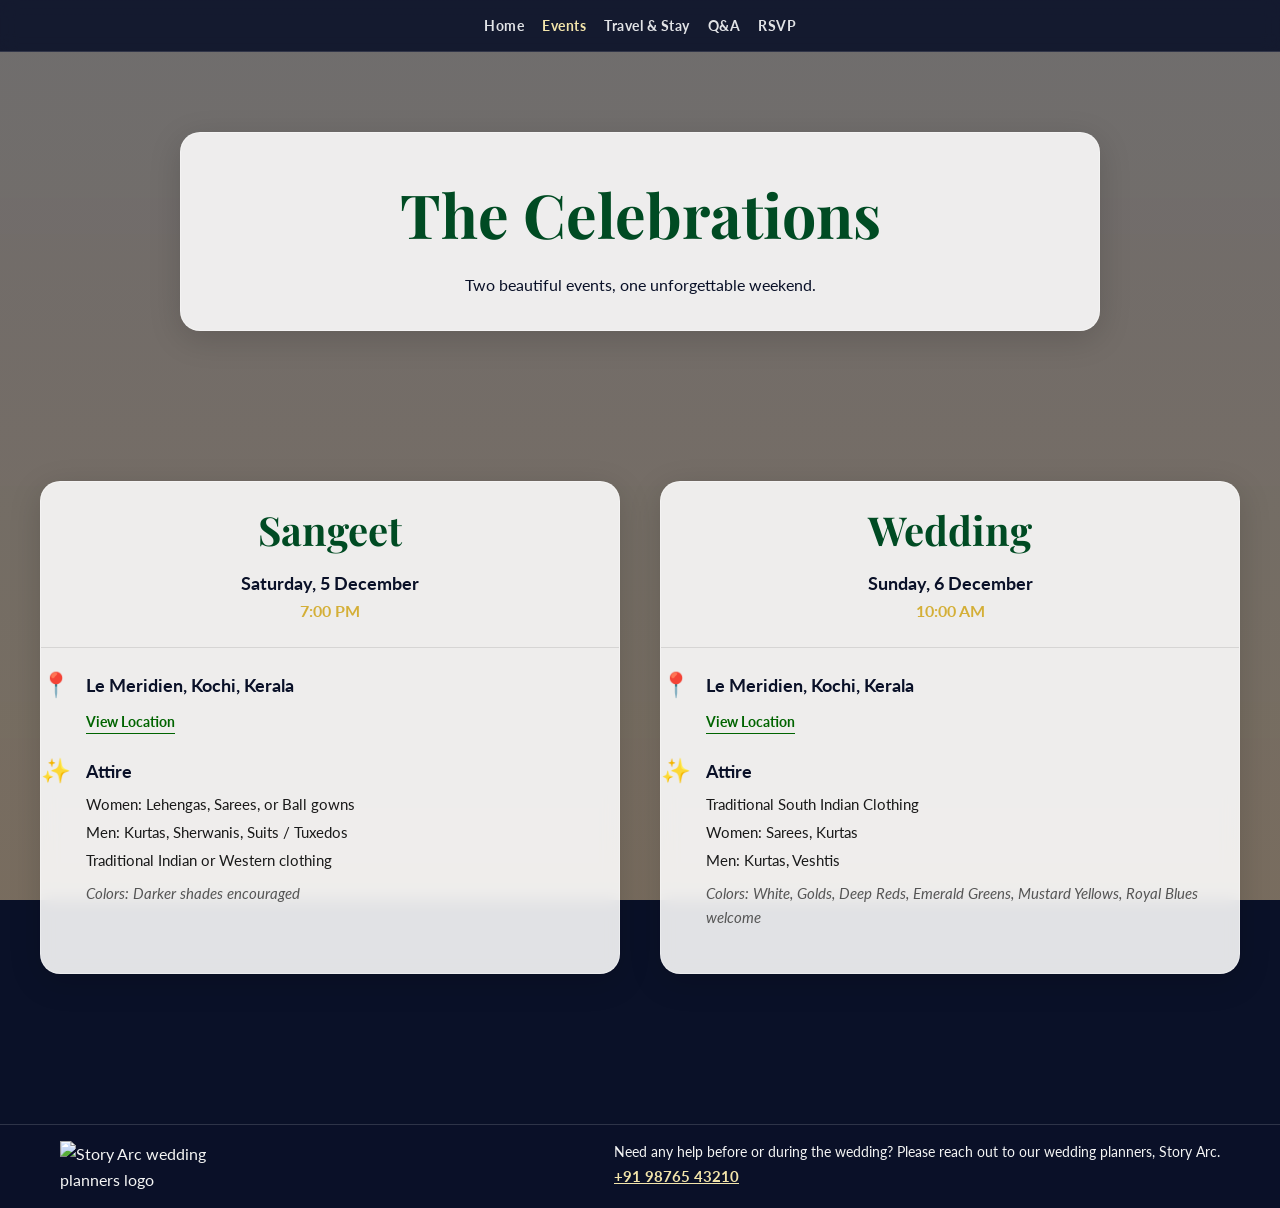
==== events.html @ 2711897a "added the updates" ====
<!DOCTYPE html>
<html lang="en">
<head>
    <meta charset="UTF-8">
    <meta name="viewport" content="width=device-width, initial-scale=1.0">
    <title>Events | Abhinath & Theshika Wedding</title>
    <link rel="preconnect" href="https://fonts.googleapis.com">
    <link rel="preconnect" href="https://fonts.gstatic.com" crossorigin>
    <link href="https://fonts.googleapis.com/css2?family=Lato:wght@300;400;700&family=Playfair+Display:ital,wght@0,400;0,600;0,700;1,400&display=swap" rel="stylesheet">
    <link rel="stylesheet" href="style.css">
</head>
<body>
    <div class="background-container">
        <div class="header-bg"></div>
        <div class="overlay"></div>
    </div>

    <nav class="site-nav">
        <div class="nav-inner">
            <a href="index.html" class="nav-link">Home</a>
            <a href="events.html" class="nav-link active">Events</a>
            <a href="travel.html" class="nav-link">Travel &amp; Stay</a>
            <a href="faq.html" class="nav-link">Q&amp;A</a>
            <a href="rsvp.html" class="nav-link">RSVP</a>
        </div>
    </nav>

    <main class="content-wrapper">
        <section class="page-hero">
            <div class="page-hero-card glass-panel fade-in">
                <h1>The Celebrations</h1>
                <p>Two beautiful events, one unforgettable weekend.</p>
            </div>
        </section>

        <section class="events-section section-padding">
            <div class="events-grid">
                <div class="event-card fade-in glass-panel">
                    <div class="event-header">
                        <h3>Sangeet</h3>
                        <p class="event-date">Saturday, 5 December</p>
                        <p class="event-time">7:00 PM</p>
                    </div>
                    <div class="event-body">
                        <div class="detail-row">
                            <span class="icon">📍</span>
                            <div class="detail-text">
                                <strong>Le Meridien, Kochi, Kerala</strong>
                                <a href="https://www.google.com/maps/search/?api=1&query=Le+Meridien+Kochi" target="_blank" rel="noopener noreferrer" class="map-link">View Location</a>
                            </div>
                        </div>
                        <div class="detail-row attire-row">
                            <span class="icon">✨</span>
                            <div class="detail-text">
                                <strong>Attire</strong>
                                <p>Women: Lehengas, Sarees, or Ball gowns</p>
                                <p>Men: Kurtas, Sherwanis, Suits / Tuxedos</p>
                                <p>Traditional Indian or Western clothing</p>
                                <p class="color-note">Colors: Darker shades encouraged</p>
                            </div>
                        </div>
                    </div>
                </div>

                <div class="event-card fade-in glass-panel">
                    <div class="event-header">
                        <h3>Wedding</h3>
                        <p class="event-date">Sunday, 6 December</p>
                        <p class="event-time">10:00 AM</p>
                    </div>
                    <div class="event-body">
                        <div class="detail-row">
                            <span class="icon">📍</span>
                            <div class="detail-text">
                                <strong>Le Meridien, Kochi, Kerala</strong>
                                <a href="https://www.google.com/maps/search/?api=1&query=Le+Meridien+Kochi" target="_blank" rel="noopener noreferrer" class="map-link">View Location</a>
                            </div>
                        </div>
                        <div class="detail-row attire-row">
                            <span class="icon">✨</span>
                            <div class="detail-text">
                                <strong>Attire</strong>
                                <p>Traditional South Indian Clothing</p>
                                <p>Women: Sarees, Kurtas</p>
                                <p>Men: Kurtas, Veshtis</p>
                                <p class="color-note">Colors: White, Golds, Deep Reds, Emerald Greens, Mustard Yellows, Royal Blues welcome</p>
                            </div>
                        </div>
                    </div>
                </div>
            </div>
        </section>
    </main>
    <footer class="site-footer">
        <div class="section-padding footer-inner">
            <img src="https://thestoryarc.in/wp-content/uploads/2025/10/Story-Arc-Logo-01-6-2.png" alt="Story Arc wedding planners logo" class="planner-logo">
            <div class="footer-text">
                <p>Need any help before or during the wedding? Please reach out to our wedding planners, Story Arc.</p>
                <p><a href="tel:+919876543210">+91 98765 43210</a></p>
            </div>
        </div>
    </footer>
    <script src="script.js"></script>
</body>
</html>
---- style.css ----
:root {
    --gold: #D4AF37;
    --gold-light: #F3E5AB;
    --emerald-dark: #004B23;
    --emerald: #006400;
    --navy: #0A1128;
    --text-dark: #1A1A1A;
    --text-light: #F8F9FA;
    --glass-bg: rgba(255, 255, 255, 0.85);
    --glass-border: rgba(255, 255, 255, 0.4);
    --shadow: 0 8px 32px 0 rgba(0, 0, 0, 0.15);
    --transition: all 0.6s cubic-bezier(0.16, 1, 0.3, 1);
}

* {
    margin: 0;
    padding: 0;
    box-sizing: border-box;
}

body {
    font-family: 'Lato', sans-serif;
    color: var(--text-dark);
    line-height: 1.6;
    overflow-x: hidden;
    background-color: var(--navy);
    /* Fallback */
}

h1,
h2,
h3,
.eyebrow,
.ampersand {
    font-family: 'Playfair Display', serif;
}

/* Global Website Background */
.background-container {
    position: fixed; /* Fix to viewport */
    top: 0;
    left: 0;
    width: 100vw;
    height: 100vh;
    z-index: -1; /* Behind everything */
    overflow: hidden;
}

.header-bg {
    position: absolute; /* Relative to the fixed container */
    top: 0;
    left: 0;
    width: 100%;
    height: 100%;
    background-image: url('Images/Website_BG.png'); /* New Global Background */
    background-size: cover;
    background-position: center;
    background-repeat: no-repeat;
    /* Adjusted filter to complement the sand overlay */
    filter: saturate(1.2) brightness(0.95);
}

.overlay {
    position: absolute;
    top: 0;
    left: 0;
    width: 100%;
    height: 100%;
    /* Rich soft sand linear gradient overlay */
    background: linear-gradient(to bottom, rgba(235, 222, 196, 0.45) 0%, rgba(212, 185, 140, 0.55) 100%);
    z-index: 1;
}

/* Glassmorphism Panel */
.glass-panel {
    background: rgba(255, 255, 255, 0.88);
    backdrop-filter: blur(8px);
    -webkit-backdrop-filter: blur(8px);
    border: 1px solid rgba(255, 255, 255, 0.35);
    border-radius: 20px;
    box-shadow: var(--shadow);
    padding: 2rem;
}

/* Layout */
.content-wrapper {
    position: relative;
    z-index: 10;
    width: 100%;
}

.site-nav {
    position: sticky;
    top: 0;
    z-index: 200;
    background: rgba(10, 17, 40, 0.9);
    backdrop-filter: blur(8px);
    -webkit-backdrop-filter: blur(8px);
    border-bottom: 1px solid rgba(255, 255, 255, 0.12);
}

.nav-inner {
    max-width: 1200px;
    margin: 0 auto;
    padding: 14px 20px;
    display: flex;
    gap: 18px;
    align-items: center;
    justify-content: center;
    flex-wrap: wrap;
}

.nav-link {
    color: var(--text-light);
    text-decoration: none;
    font-weight: 700;
    font-size: 0.9rem;
    letter-spacing: 0.5px;
    opacity: 0.9;
    transition: var(--transition);
}

.nav-link:hover,
.nav-link.active {
    color: var(--gold-light);
    opacity: 1;
}

.section-padding {
    max-width: 1200px;
    margin: 0 auto;
    padding: 0 20px;
}

/* Hero Section — CSS Grid stacking: image + text layers */
.hero {
    display: grid;
    position: relative;
    background-color: #d8c3a5;
    overflow: hidden;
}

/* Desktop: actual img element defines the section height naturally showing full image */
.hero-bg-img {
    grid-area: 1/1;
    width: 100%;
    height: auto;
    display: block;
}

/* Content centered in same grid cell as the image */
.hero-content {
    grid-area: 1/1;
    align-self: center;
    justify-self: center;
    text-align: center;
    width: 90%;
    max-width: 680px;
    animation: fadeUp 1.2s ease-out forwards;
    z-index: 2;
    padding: 10px;
    margin-bottom: 10%; /* Shift up slightly from center to match reference card layout */
}

.hero-actions {
    margin-top: 1.6rem;
    display: flex;
    justify-content: center;
    gap: 12px;
    flex-wrap: wrap;
}

/* Scroll indicator pinned to bottom of same grid cell */
.scroll-indicator {
    grid-area: 1/1;
    align-self: end;
    justify-self: center;
    padding-bottom: 28px;
    z-index: 2;
    display: flex;
    flex-direction: column;
    align-items: center;
    gap: 8px;
    animation: fadeIn 2s 1s ease-out forwards;
    opacity: 0;
    white-space: nowrap;
}

/* ---- MOBILE: switch to background-image so it fills the phone screen properly ---- */
@media (max-width: 768px) {
    .hero {
        min-height: 100svh;
        position: relative; /* needed for absolute-positioned scroll indicator */
        background-image: url('Images/Hero_section_BG-edited.png');
        background-size: cover;
        /* Reset to center as decorative elements are removed */
        background-position: center;
        background-repeat: no-repeat;
        display: flex;
        flex-direction: column;
        align-items: center;
        justify-content: center;
    }

    /* Hide the img element — CSS background handles it on mobile */
    .hero-bg-img {
        display: none;
    }

    /* Float text in the clear center of the image */
    .hero-content {
        grid-area: unset;
        position: relative;
        z-index: 2;
        text-align: center;
        width: 85%;
        max-width: 500px;
        margin-bottom: 10%;
        padding: 10px;
    }

    .scroll-indicator {
        grid-area: unset;
        position: absolute;
        bottom: 24px;
        left: 50%;
        transform: translateX(-50%);
        z-index: 2;
    }
}

.eyebrow {
    display: block;
    font-size: 0.95rem;
    color: #6a7051;
    text-transform: uppercase;
    letter-spacing: 4px;
    margin-bottom: 1.5rem;
    font-weight: 700;
    font-family: 'Lato', sans-serif;
    text-align: center;
}

.names {
    font-size: clamp(3rem, 8vw, 5.5rem);
    color: #1a2238; /* Deep navy/charcoal */
    line-height: 1.1;
    margin-bottom: 1.5rem;
    font-weight: 700;
    font-family: 'Playfair Display', serif;
    text-align: center;
}

.ampersand {
    color: #cda434; /* Mustard Gold */
    font-style: normal;
    font-size: clamp(2.5rem, 6vw, 4.5rem);
    padding: 0 10px;
    font-family: 'Playfair Display', serif;
}

.date-hero,
.venue-hero {
    font-family: 'Lato', sans-serif;
    font-size: 1.1rem;
    letter-spacing: 1px;
    line-height: 1.6;
    text-align: center;
}

.date-hero {
    color: #746051; /* Warm dark brown */
    margin-bottom: 0.2rem;
}

.venue-hero {
    font-weight: 700;
    margin-top: 0.2rem;
    color: #3f5f45; /* Deep olive green */
}

/* Hero Decorative Dividers */
.hero-divider {
    width: 100%;
    max-width: 320px;
    margin: 1rem auto;
    opacity: 0.7;
}

/* Scroll Indicator */
.scroll-indicator {
    position: absolute;
    bottom: 30px;
    left: 50%;
    transform: translateX(-50%);
    display: flex;
    flex-direction: column;
    align-items: center;
    gap: 10px;
    animation: fadeIn 2s 1s ease-out forwards;
    opacity: 0;
    white-space: nowrap;
}

.scroll-indicator span {
    font-family: 'Lato', sans-serif;
    font-size: 0.7rem;
    letter-spacing: 4px;
    text-transform: uppercase;
    color: #7a6a56;
    font-weight: 700;
}

.rope-icon {
    width: 80px;
    height: 26px;
    opacity: 0.75;
}

.wheel {
    width: 4px;
    height: 8px;
    background-color: var(--gold-light);
    border-radius: 4px;
    animation: scrollWheel 2s infinite;
}

/* Shared Titles */
.section-title {
    font-size: 3rem;
    color: var(--navy);
    text-align: center;
    margin-bottom: 3rem;
    text-shadow: none;
}

/* Events Section */
.events-section {
    padding: 100px 0;
}

.events-grid {
    display: grid;
    grid-template-columns: repeat(auto-fit, minmax(340px, 1fr));
    gap: 40px;
}

.event-card {
    transition: var(--transition);
    padding: 1rem 0;
}

.event-card:hover {
    transform: translateY(-10px);
    box-shadow: 0 15px 45px rgba(0, 0, 0, 0.2);
}

.event-header {
    text-align: center;
    border-bottom: 1px solid rgba(0, 0, 0, 0.1);
    padding-bottom: 1.5rem;
    margin-bottom: 1.5rem;
}

.event-header h3 {
    font-size: 2.5rem;
    color: var(--emerald-dark);
    margin-bottom: 0.5rem;
}

.event-date {
    font-size: 1.1rem;
    font-weight: 700;
    color: var(--navy);
}

.event-time {
    color: var(--gold);
    font-weight: 700;
}

.detail-row {
    display: flex;
    align-items: flex-start;
    margin-bottom: 1.5rem;
}

.icon {
    font-size: 1.5rem;
    margin-right: 15px;
    line-height: 1;
}

.detail-text strong {
    display: block;
    font-size: 1.1rem;
    color: var(--navy);
    margin-bottom: 5px;
}

.map-link {
    display: inline-block;
    color: var(--emerald);
    text-decoration: none;
    font-size: 0.9rem;
    font-weight: 700;
    border-bottom: 1px solid var(--emerald);
    margin-top: 5px;
    transition: color 0.3s;
}

.map-link:hover {
    color: var(--gold);
    border-color: var(--gold);
}

.attire-row p {
    font-size: 0.95rem;
    margin-bottom: 4px;
}

.color-note {
    font-style: italic;
    color: #555;
    margin-top: 8px !important;
}

/* Gallery Section */
/* Gallery Section */
.gallery-section {
    padding: 100px 0 150px;
    display: grid;
    place-items: center;
    overflow: hidden;
}

.wrapper {
  --card-trans-duration: 1000ms;
  --card-trans-easing: linear(0, 0.01 0.8%, 0.038 1.6%, 0.154 3.4%, 0.781 9.7%, 1.01 12.5%, 1.089 13.8%, 1.153 15.2%, 1.195 16.6%, 1.219 18%, 1.224 19.7%, 1.208 21.6%, 1.172 23.6%, 1.057 28.6%, 1.007 31.2%, 0.969 34.1%, 0.951 37.1%, 0.953 40.9%, 0.998 50.4%, 1.011 56%, 0.998 74.7%, 1);
  --card-border-radius: 12px;
  --card-width: 25vmin; /* slightly bigger frames to show the couples */
  --radius: 50vmin; 
  --cards: 5; /* 5 photos */
  --arc-size: 0.25;          /* essentially the distance between cards */
  --arc-center: 0.75;        /* top */
  --arc-start: calc(var(--arc-center) - var(--arc-size) / 2);
  --arc-shift: 0;
  --arc-shift-delta: 0.015;

  position: relative;
  width: var(--card-width);
  aspect-ratio: 4/5;
  margin-top: clamp(100px, 25vmin, 250px); /* Push the arc down so it doesn't overlap the heading */
  background: transparent;
}

.wrapper > div {
  --card-i: 1; /* Fallback */
  --arc-step: calc(var(--arc-size) / (var(--cards) - 1));
    
  position: absolute;
  width: var(--card-width);
  aspect-ratio: 4/5;
  background: white;
  border-radius: var(--card-border-radius);
  padding: 8px; /* glass polaroid look */

  offset-path: circle(var(--radius) at 50% 100%);
  offset-distance: calc(
    (var(--arc-start)
     + (var(--card-i) - 1) * var(--arc-step)
     + var(--arc-shift)
    ) * 100%
  );
	
  offset-rotate: auto;
  offset-anchor: 50% 0%;
  transition: all var(--card-trans-duration) var(--card-trans-easing);
  box-shadow: 0 10px 30px rgba(0,0,0,0.3);
}

/* Adjust sibling indices manually since CSS nesting is not natively supported without post-processor yet, using standard CSS selectors */
.wrapper > div:nth-child(1) { --card-i: 1; z-index: 0; }
.wrapper > div:nth-child(2) { --card-i: 2; z-index: 1; }
.wrapper > div:nth-child(3) { --card-i: 3; z-index: 3; }
.wrapper > div:nth-child(4) { --card-i: 4; z-index: 1; }
.wrapper > div:nth-child(5) { --card-i: 5; z-index: 0; }

.wrapper > div:hover {
  offset-anchor: 50% 10%;
  z-index: 10 !important;
}

.wrapper > div:hover + div { --arc-shift: calc(var(--arc-shift-delta) * 2); }
.wrapper > div:hover + div + div { --arc-shift: calc(var(--arc-shift-delta) * 1); }

/* Using `:has` for predecessor pushing */
.wrapper > div:has(+ *:hover) { --arc-shift: calc(var(--arc-shift-delta) * -2); }
.wrapper > div:has(+ * + *:hover) { --arc-shift: calc(var(--arc-shift-delta) * -1); }

.wrapper > div > img {
  width: 100%;
  height: 100%;
  object-fit: cover;
  display: block;
  border-radius: inherit;
  filter: grayscale(100%);
  transition: filter 0.5s ease;
} 

.wrapper > div:hover > img,
.wrapper > div.touched > img {
  filter: grayscale(0%);
}

.wrapper.color-gallery > div > img {
    filter: grayscale(0%);
}

@media (max-width: 768px) {
    .wrapper {
        --card-width: 35vmin;
        --radius: 65vmin; 
    }
}

/* Travel Section */
.travel-section {
    padding: 60px 0 100px;
}

.travel-card {
    text-align: center;
    max-width: 800px;
    margin: 0 auto;
}

.travel-card .section-title {
    color: var(--navy);
    text-shadow: none;
    margin-bottom: 1.5rem;
}

.travel-intro {
    font-size: 1.1rem;
    margin-bottom: 2rem;
}

.travel-subsection {
    text-align: left;
    margin-top: 2rem;
}

.travel-subsection h3 {
    color: var(--emerald-dark);
    margin-bottom: 0.8rem;
}

.subsection-heading {
    display: flex;
    align-items: center;
    gap: 10px;
}

.heading-icon {
    width: 28px;
    height: 28px;
    border-radius: 999px;
    display: inline-flex;
    align-items: center;
    justify-content: center;
    color: var(--emerald-dark);
    background: rgba(0, 75, 35, 0.1);
    flex-shrink: 0;
}

.heading-icon svg {
    width: 16px;
    height: 16px;
}

.travel-subsection ul {
    padding-left: 20px;
}

.travel-subsection li {
    margin-bottom: 0.4rem;
}

.hotel-info h3 {
    font-size: 2rem;
    color: var(--emerald-dark);
    margin-bottom: 1.5rem;
}

.booking-actions {
    display: flex;
    align-items: center;
    justify-content: center;
    gap: 20px;
    flex-wrap: wrap;
    margin-bottom: 2rem;
}

.or {
    font-style: italic;
    color: #666;
}

/* Buttons */
.btn {
    display: inline-block;
    padding: 12px 30px;
    border-radius: 30px;
    text-decoration: none;
    font-weight: 700;
    letter-spacing: 1px;
    transition: var(--transition);
    text-transform: uppercase;
    font-size: 0.9rem;
}

.primary-btn {
    background-color: var(--emerald-dark);
    color: white;
    border: 2px solid var(--emerald-dark);
}

.primary-btn:hover {
    background-color: transparent;
    color: var(--emerald-dark);
}

.secondary-btn {
    background-color: transparent;
    color: var(--navy);
    border: 2px solid var(--navy);
}

.secondary-btn:hover {
    background-color: var(--navy);
    color: white;
}

/* Footer / RSVP */
.rsvp-footer {
    padding-bottom: 100px;
}

.footer-content {
    text-align: center;
    background: rgba(10, 17, 40, 0.9);
    color: var(--text-light);
    border-color: rgba(255, 255, 255, 0.1);
}

.footer-content h2 {
    font-size: 3rem;
    color: var(--gold);
    margin-bottom: 1rem;
}

.guest-counts {
    margin: 1.5rem 0;
    padding: 1rem;
    background: rgba(255, 255, 255, 0.05);
    border-radius: 10px;
    display: inline-block;
}

.contact-card {
    margin: 2rem 0;
}

.contact-role {
    font-size: 0.9rem;
    text-transform: uppercase;
    letter-spacing: 2px;
    color: #aaa;
}

.contact-name {
    font-size: 2rem;
    font-family: 'Playfair Display', serif;
    margin: 0.5rem 0 1.5rem;
}

.footer-content .primary-btn {
    background-color: var(--gold);
    border-color: var(--gold);
    color: var(--navy);
}

.footer-content .primary-btn:hover {
    background-color: transparent;
    color: var(--gold);
}

.closing {
    margin-top: 3rem;
    font-family: 'Playfair Display', serif;
    font-size: 1.5rem;
    font-style: italic;
    color: var(--gold-light);
}

.page-hero {
    padding: 80px 20px 50px;
}

.page-hero-card {
    max-width: 920px;
    margin: 0 auto;
    text-align: center;
}

.page-hero-card h1 {
    color: var(--emerald-dark);
    font-size: clamp(2.2rem, 6vw, 3.8rem);
    margin-bottom: 0.6rem;
}

.page-hero-card p {
    color: var(--navy);
}

.memory-section {
    padding: 20px 0 110px;
}

.featured-memory {
    max-width: 900px;
    margin: 0 auto 24px;
    border-radius: 16px;
    overflow: hidden;
    box-shadow: var(--shadow);
}

.featured-memory img {
    width: 100%;
    height: clamp(280px, 52vw, 520px);
    object-fit: cover;
    display: block;
}

.proposal-highlight img {
    object-position: center 78%;
}

.home-memory-title {
    color: var(--navy);
    text-shadow: none;
    margin-bottom: 1rem;
}

.memory-carousel-wrap {
    display: flex;
    align-items: center;
    justify-content: center;
    gap: 14px;
}

.memory-display {
    width: min(100%, 760px);
    border-radius: 14px;
    overflow: hidden;
    background: rgba(255, 255, 255, 0.35);
}

.memory-main-image {
    width: 100%;
    height: clamp(260px, 48vw, 470px);
    object-fit: contain;
    display: block;
    border-radius: 8px;
    cursor: zoom-in;
    background: rgba(255, 255, 255, 0.35);
}

.highlighted-memory {
    outline: 3px solid var(--gold);
    outline-offset: -3px;
}

.memory-nav-btn {
    border: 1px solid rgba(0, 75, 35, 0.35);
    background: rgba(255, 255, 255, 0.85);
    color: var(--emerald-dark);
    width: 38px;
    height: 38px;
    border-radius: 6px;
    font-size: 1.2rem;
    cursor: pointer;
    flex: 0 0 auto;
}

.memory-nav-btn:hover {
    background: var(--emerald-dark);
    color: #fff;
}

.memory-modal {
    position: fixed;
    inset: 0;
    background: rgba(10, 17, 40, 0.88);
    z-index: 1200;
    display: none;
    align-items: center;
    justify-content: center;
    padding: 30px;
}

.memory-modal.show {
    display: flex;
}

.memory-modal img {
    max-width: min(1200px, 92vw);
    max-height: 86vh;
    object-fit: contain;
    border-radius: 10px;
    background: #111;
}

.memory-modal-close {
    position: absolute;
    top: 20px;
    right: 20px;
    width: 40px;
    height: 40px;
    border: none;
    border-radius: 50%;
    background: rgba(255, 255, 255, 0.9);
    color: var(--navy);
    font-size: 1.7rem;
    line-height: 1;
    cursor: pointer;
}

.site-footer {
    position: relative;
    z-index: 10;
    background: rgba(10, 17, 40, 0.9);
    border-top: 1px solid rgba(255, 255, 255, 0.15);
    margin-top: 50px;
}

.footer-inner {
    color: #f5f5f5;
    text-align: left;
    padding-top: 16px;
    padding-bottom: 16px;
    display: flex;
    align-items: center;
    justify-content: space-between;
    gap: 24px;
}

.planner-logo {
    max-width: 150px;
    width: 100%;
    height: auto;
    display: block;
    margin: 0;
}

.footer-text {
    margin-left: auto;
    max-width: 620px;
    font-size: 0.9rem;
    line-height: 1.4;
}

.footer-text p {
    margin-bottom: 4px;
}

.footer-inner a {
    color: var(--gold-light);
    font-weight: 700;
    font-size: 0.92rem;
}

.countdown-section {
    padding: 0 0 70px;
}

.countdown-card {
    max-width: 760px;
    margin: 0 auto;
    text-align: center;
    background: linear-gradient(120deg, rgba(8, 26, 52, 0.92), rgba(8, 32, 68, 0.9));
    border-color: rgba(255, 255, 255, 0.2);
    padding: 1.4rem 1.2rem;
}

.countdown-title {
    color: #e9c88a;
    font-family: 'Great Vibes', 'Playfair Display', cursive;
    font-size: clamp(1.65rem, 3.8vw, 2.4rem);
    line-height: 1.2;
    margin-bottom: 0.9rem;
    white-space: nowrap;
}

.countdown-grid {
    display: grid;
    grid-template-columns: repeat(4, minmax(90px, 1fr));
    gap: 4px;
    max-width: 560px;
    margin: 0 auto;
}

.countdown-item span {
    display: block;
    color: #fff;
    font-size: clamp(1.6rem, 4vw, 2.7rem);
    font-weight: 700;
    line-height: 1;
}

.countdown-item small {
    color: rgba(255, 255, 255, 0.82);
    font-size: 0.72rem;
    letter-spacing: 1.8px;
}

.memory-tiles {
    max-width: 1100px;
    margin: 0 auto;
    display: grid;
    grid-template-columns: repeat(5, minmax(220px, 1fr));
    gap: 18px;
    overflow-x: auto;
    padding-bottom: 8px;
}

.memory-tiles::-webkit-scrollbar {
    height: 8px;
}

.memory-tiles::-webkit-scrollbar-thumb {
    background: rgba(0, 75, 35, 0.4);
    border-radius: 999px;
}

.memory-tile {
    min-width: 220px;
    border-radius: 12px;
    overflow: hidden;
    box-shadow: var(--shadow);
}

.memory-tile img {
    width: 100%;
    height: 300px;
    object-fit: cover;
    display: block;
}

.faq-section {
    padding: 40px 0 100px;
}

.faq-list {
    max-width: 900px;
    margin: 0 auto;
    display: grid;
    gap: 14px;
}

.faq-item h3 {
    color: var(--emerald-dark);
    margin-bottom: 0.4rem;
    font-size: 1.15rem;
}

.faq-item p {
    color: var(--navy);
}

/* Modal Styling */
.modal {
    display: none;
    position: fixed;
    z-index: 1000;
    left: 0;
    top: 0;
    width: 100%;
    height: 100%;
    background-color: rgba(10, 17, 40, 0.8);
    backdrop-filter: blur(5px);
    -webkit-backdrop-filter: blur(5px);
    align-items: center;
    justify-content: center;
    opacity: 0;
    transition: opacity 0.3s ease;
}

.modal.show {
    display: flex;
    opacity: 1;
}

.modal-content {
    position: relative;
    width: 90%;
    max-width: 800px;
    padding: 1.5rem;
    background: rgba(255, 255, 255, 0.95);
    transform: translateY(20px);
    transition: transform 0.3s ease;
}

.modal.show .modal-content {
    transform: translateY(0);
}

.close-modal {
    position: absolute;
    top: -15px;
    right: -15px;
    width: 40px;
    height: 40px;
    background: var(--navy);
    color: white;
    font-size: 28px;
    font-weight: bold;
    border-radius: 50%;
    display: flex;
    align-items: center;
    justify-content: center;
    cursor: pointer;
    box-shadow: 0 4px 10px rgba(0,0,0,0.3);
    border: 2px solid white;
    transition: var(--transition);
    z-index: 10;
}

.close-modal:hover {
    background: var(--emerald-dark);
    transform: scale(1.1);
}

.map-container {
    width: 100%;
    border-radius: 12px;
    overflow: hidden;
    background: #e5e3df; /* Placeholder map background */
}

/* Animations & Responsive */
.fade-in {
    opacity: 0;
    transform: translateY(30px);
    transition: opacity 1s ease-out, transform 1s ease-out;
}

.fade-in.visible {
    opacity: 1;
    transform: translateY(0);
}

@keyframes fadeUp {
    from {
        opacity: 0;
        transform: translateY(50px);
    }

    to {
        opacity: 1;
        transform: translateY(0);
    }
}

@keyframes fadeIn {
    from {
        opacity: 0;
    }

    to {
        opacity: 1;
    }
}

@keyframes scrollWheel {
    0% {
        transform: translateY(0);
        opacity: 1;
    }

    50% {
        transform: translateY(8px);
        opacity: 0;
    }

    100% {
        transform: translateY(0);
        opacity: 0;
    }
}

@media (max-width: 768px) {
    .names {
        font-size: 3rem;
    }

    .ampersand {
        font-size: 2.5rem;
    }

    .glass-panel {
        padding: 1.4rem 1rem;
    }

    .section-title {
        font-size: 2.5rem;
    }

    .booking-actions {
        flex-direction: column;
        gap: 10px;
    }

    .nav-inner {
        gap: 10px 14px;
        justify-content: flex-start;
        overflow-x: auto;
        flex-wrap: nowrap;
    }

    .nav-link {
        white-space: nowrap;
    }

    .memory-tiles {
        display: flex;
    }

    .memory-tile {
        min-width: 240px;
    }

    .memory-main-image {
        height: clamp(220px, 52vw, 330px);
    }

    .footer-inner {
        flex-direction: column;
        align-items: flex-start;
        text-align: left;
    }

    .planner-logo {
        max-width: 130px;
    }

    .footer-text {
        margin-left: 0;
        font-size: 0.86rem;
    }

    .countdown-grid {
        grid-template-columns: repeat(4, minmax(0, 1fr));
        gap: 8px;
    }

    .countdown-card {
        max-width: 420px;
        border-radius: 16px;
        padding: 1.15rem 0.9rem;
    }

    .countdown-title {
        font-size: 2.2rem;
        margin-bottom: 0.8rem;
    }

    .countdown-item span {
        font-size: 1.8rem;
    }

    .countdown-item small {
        font-size: 0.56rem;
        letter-spacing: 1.2px;
    }

    /* Hero mobile tweaks */
    .hero-content {
        padding: 8px;
        margin-bottom: 12%; /* More shift up on mobile too */
    }

    .eyebrow {
        font-size: 0.7rem;
        letter-spacing: 3px;
        margin-bottom: 1rem;
    }

    .names {
        font-size: clamp(2rem, 7vw, 3.5rem);
        margin-bottom: 1rem;
    }

    .ampersand {
        font-size: clamp(1.8rem, 6vw, 3rem);
    }

    .date-hero, .venue-hero {
        font-size: 0.95rem;
    }

    .scroll-indicator span {
        font-size: 0.6rem;
        letter-spacing: 3px;
    }

    .rope-icon {
        width: 55px;
    }
}

/* Small phones (max 480px) */
@media (max-width: 480px) {
    .hero-content {
        width: 85%;
        margin-bottom: 14%;
    }

    .eyebrow {
        font-size: 0.6rem;
        letter-spacing: 2px;
        margin-bottom: 0.75rem;
    }

    .names {
        font-size: clamp(1.6rem, 8vw, 2.5rem);
        line-height: 1.15;
    }

    .ampersand {
        font-size: clamp(1.4rem, 7vw, 2.2rem);
        padding: 0 5px;
    }

    .date-hero, .venue-hero {
        font-size: 0.85rem;
    }
}

/* Tablet (769px – 1024px) */
@media (min-width: 769px) and (max-width: 1024px) {
    .hero-content {
        margin-bottom: 11%;
        max-width: 580px;
    }

    .names {
        font-size: clamp(2.5rem, 6vw, 4rem);
    }

    .ampersand {
        font-size: clamp(2rem, 5vw, 3.5rem);
    }
}
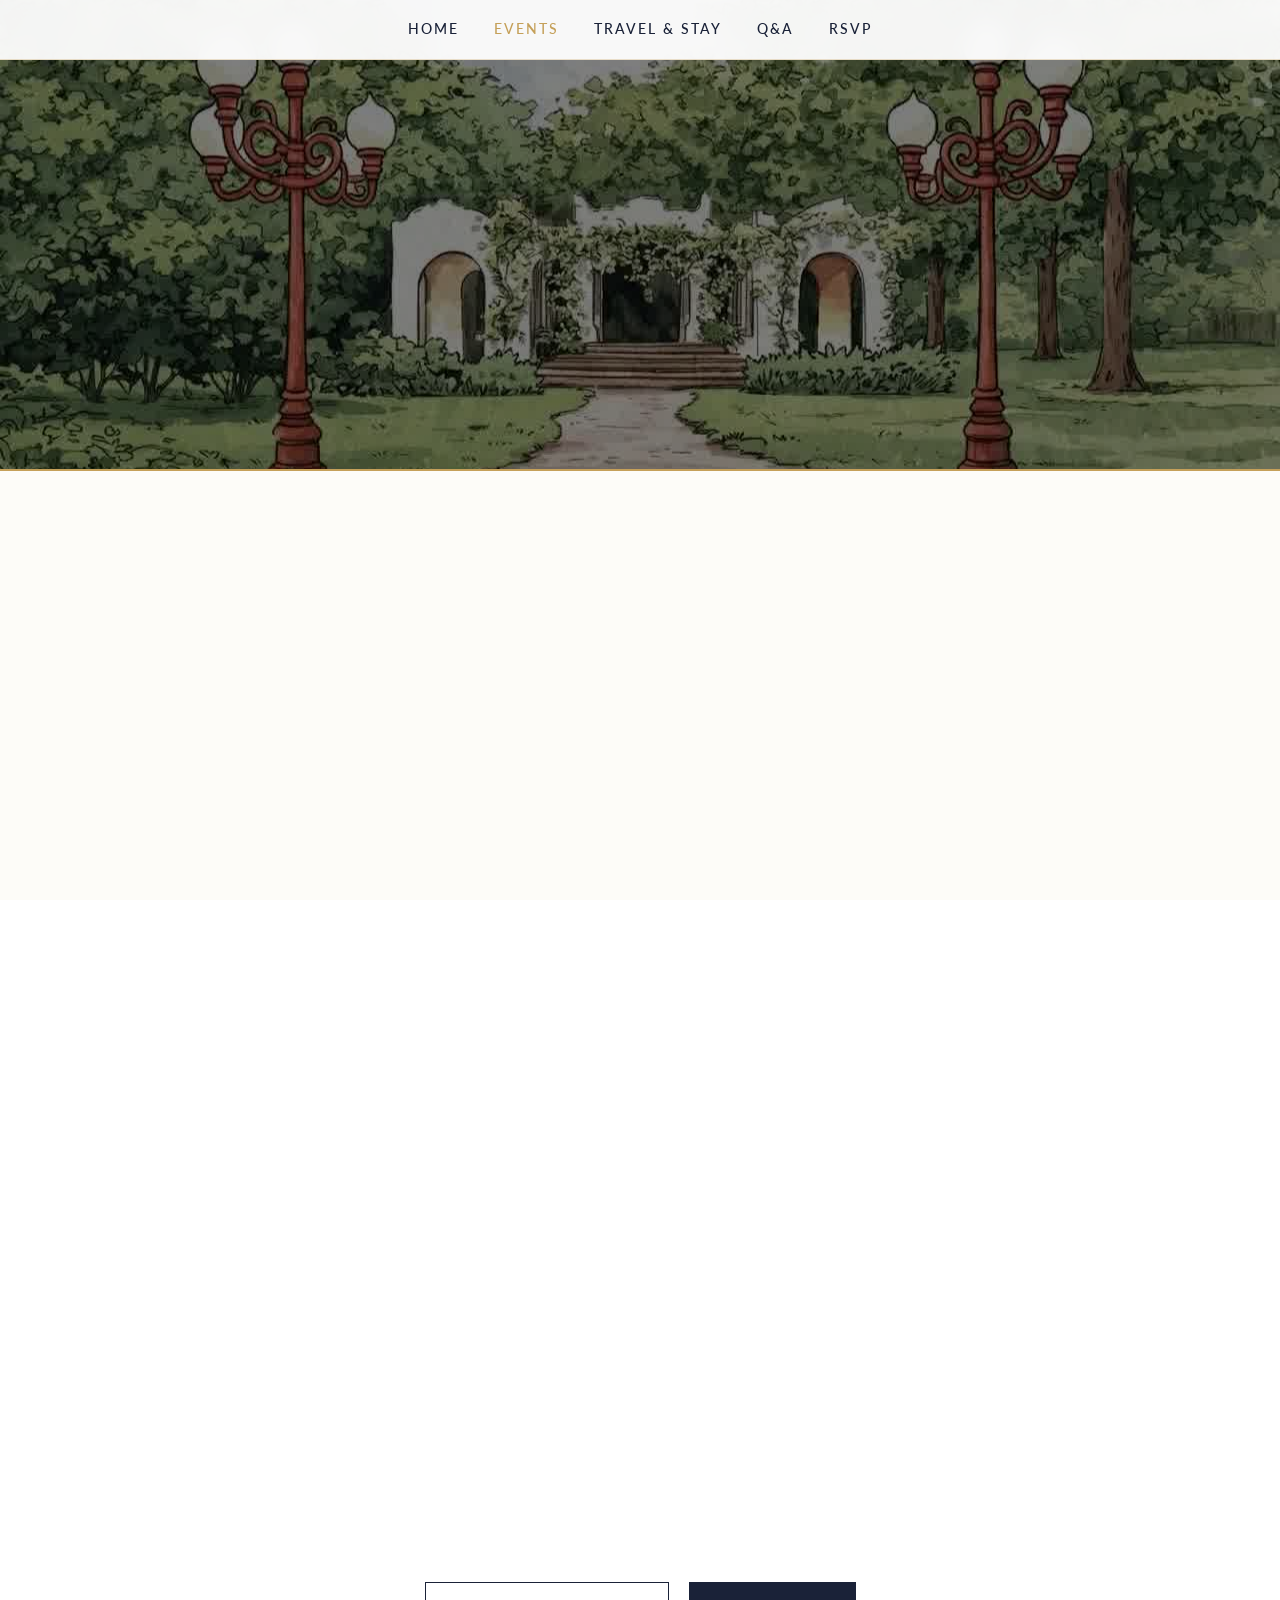
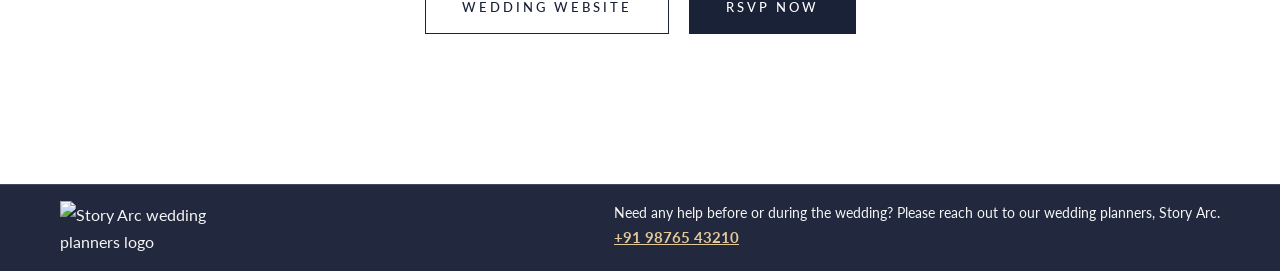
==== commit a1f6d22a: "Update: Simple Elegant Invitation with final changes and all gallery images" ====
--- a/events.html
+++ b/events.html
@@ -6,7 +6,13 @@
     <title>Events | Abhinath & Theshika Wedding</title>
     <link rel="preconnect" href="https://fonts.googleapis.com">
     <link rel="preconnect" href="https://fonts.gstatic.com" crossorigin>
-    <link href="https://fonts.googleapis.com/css2?family=Lato:wght@300;400;700&family=Playfair+Display:ital,wght@0,400;0,600;0,700;1,400&display=swap" rel="stylesheet">
+    <link href="https://fonts.googleapis.com/css2?family=Cinzel:wght@400;700&family=Pinyon+Script&family=Playfair+Display:ital,wght@0,400;0,600;0,700;1,400&family=Lato:wght@300;400;700&display=swap" rel="stylesheet">
+    
+    <!-- Smooth Scroll & Animation Libraries -->
+    <script src="https://unpkg.com/lenis@1.1.18/dist/lenis.min.js"></script>
+    <script src="https://cdnjs.cloudflare.com/ajax/libs/gsap/3.12.5/gsap.min.js"></script>
+    <script src="https://cdnjs.cloudflare.com/ajax/libs/gsap/3.12.5/ScrollTrigger.min.js"></script>
+
     <link rel="stylesheet" href="style.css">
 </head>
 <body>
@@ -53,9 +59,9 @@
                             <span class="icon">✨</span>
                             <div class="detail-text">
                                 <strong>Attire</strong>
+                                <p>TRADITIONAL INDIAN OR WESTERN CLOTHING</p>
                                 <p>Women: Lehengas, Sarees, or Ball gowns</p>
                                 <p>Men: Kurtas, Sherwanis, Suits / Tuxedos</p>
-                                <p>Traditional Indian or Western clothing</p>
                                 <p class="color-note">Colors: Darker shades encouraged</p>
                             </div>
                         </div>
@@ -89,6 +95,11 @@
                     </div>
                 </div>
             </div>
+            
+            <div class="hero-actions" style="margin-top: 4rem; text-align: center;">
+                <a href="index.html" class="btn secondary-btn">Wedding Website</a>
+                <a href="rsvp.html" class="btn primary-btn">RSVP Now</a>
+            </div>
         </section>
     </main>
     <footer class="site-footer">
--- a/style.css
+++ b/style.css
@@ -1,15 +1,18 @@
+@import url('https://fonts.googleapis.com/css2?family=Alex+Brush&family=Cormorant+Garamond:ital,wght@0,400;0,600;0,700;1,400;1,600&family=Great+Vibes&display=swap');
+
 :root {
-    --gold: #D4AF37;
-    --gold-light: #F3E5AB;
-    --emerald-dark: #004B23;
-    --emerald: #006400;
-    --navy: #0A1128;
-    --text-dark: #1A1A1A;
+    --gold: #C5A059;
+    --gold-light: #E2C997;
+    --royal-blue: #1A2238;
+    --charcoal: #333333;
+    --text-dark: #222222;
     --text-light: #F8F9FA;
-    --glass-bg: rgba(255, 255, 255, 0.85);
-    --glass-border: rgba(255, 255, 255, 0.4);
-    --shadow: 0 8px 32px 0 rgba(0, 0, 0, 0.15);
-    --transition: all 0.6s cubic-bezier(0.16, 1, 0.3, 1);
+    --white: #FFFFFF;
+    --cream: #FCF9F2;
+    --glass-bg: rgba(255, 255, 255, 0.45);
+    --glass-border: rgba(197, 160, 89, 0.3);
+    --shadow: 0 10px 40px rgba(0, 0, 0, 0.08);
+    --transition: all 0.5s cubic-bezier(0.25, 1, 0.5, 1);
 }
 
 * {
@@ -21,18 +24,21 @@
 body {
     font-family: 'Lato', sans-serif;
     color: var(--text-dark);
-    line-height: 1.6;
+    line-height: 1.7;
     overflow-x: hidden;
-    background-color: var(--navy);
-    /* Fallback */
+    background-color: var(--white);
 }
 
 h1,
 h2,
 h3,
-.eyebrow,
-.ampersand {
-    font-family: 'Playfair Display', serif;
+.names {
+    font-family: 'Cormorant Garamond', serif;
+    letter-spacing: 2px;
+}
+
+.eyebrow, .cursive, .ampersand {
+    font-family: 'Great Vibes', cursive;
 }
 
 /* Global Website Background */
@@ -40,25 +46,36 @@
     position: fixed; /* Fix to viewport */
     top: 0;
     left: 0;
-    width: 100vw;
+    width: 100%;
     height: 100vh;
     z-index: -1; /* Behind everything */
     overflow: hidden;
+    background: url('Images/Website_BG.png') center/cover no-repeat;
 }
 
 .header-bg {
-    position: absolute; /* Relative to the fixed container */
+    position: absolute;
     top: 0;
     left: 0;
     width: 100%;
     height: 100%;
-    background-image: url('Images/Website_BG.png'); /* New Global Background */
-    background-size: cover;
-    background-position: center;
-    background-repeat: no-repeat;
-    /* Adjusted filter to complement the sand overlay */
-    filter: saturate(1.2) brightness(0.95);
-}
+    background-color: rgba(252, 249, 242, 0.5); /* Semi-transparent overlay to make background image softer */
+}
+
+.watercolor-splatter {
+    position: absolute;
+    width: 300px;
+    height: 300px;
+    border-radius: 50%;
+    filter: blur(60px);
+    opacity: 0.1;
+    pointer-events: none;
+    z-index: -1;
+}
+
+.splatter-1 { top: 10%; left: -5%; background: var(--gold); }
+.splatter-2 { bottom: 15%; right: -5%; background: var(--gold-light); }
+.splatter-3 { top: 50%; left: 80%; background: var(--gold); }
 
 .overlay {
     position: absolute;
@@ -66,17 +83,16 @@
     left: 0;
     width: 100%;
     height: 100%;
-    /* Rich soft sand linear gradient overlay */
-    background: linear-gradient(to bottom, rgba(235, 222, 196, 0.45) 0%, rgba(212, 185, 140, 0.55) 100%);
+    background: transparent;
     z-index: 1;
 }
 
 /* Glassmorphism Panel */
 .glass-panel {
-    background: rgba(255, 255, 255, 0.88);
-    backdrop-filter: blur(8px);
-    -webkit-backdrop-filter: blur(8px);
-    border: 1px solid rgba(255, 255, 255, 0.35);
+    background: var(--glass-bg);
+    backdrop-filter: blur(12px);
+    -webkit-backdrop-filter: blur(12px);
+    border: 1px solid var(--glass-border);
     border-radius: 20px;
     box-shadow: var(--shadow);
     padding: 2rem;
@@ -90,40 +106,40 @@
 }
 
 .site-nav {
-    position: sticky;
+    position: fixed;
     top: 0;
-    z-index: 200;
-    background: rgba(10, 17, 40, 0.9);
-    backdrop-filter: blur(8px);
-    -webkit-backdrop-filter: blur(8px);
-    border-bottom: 1px solid rgba(255, 255, 255, 0.12);
+    left: 0;
+    width: 100%;
+    z-index: 1000;
+    background: rgba(255, 255, 255, 0.95);
+    backdrop-filter: blur(10px);
+    border-bottom: 1px solid var(--glass-border);
 }
 
 .nav-inner {
     max-width: 1200px;
     margin: 0 auto;
-    padding: 14px 20px;
+    padding: 18px 20px;
     display: flex;
-    gap: 18px;
+    gap: 35px; /* Increased spacing */
     align-items: center;
     justify-content: center;
     flex-wrap: wrap;
 }
 
 .nav-link {
-    color: var(--text-light);
+    color: var(--royal-blue);
     text-decoration: none;
-    font-weight: 700;
-    font-size: 0.9rem;
-    letter-spacing: 0.5px;
-    opacity: 0.9;
+    font-weight: 500;
+    font-size: 0.85rem;
+    letter-spacing: 2px;
+    text-transform: uppercase;
     transition: var(--transition);
 }
 
 .nav-link:hover,
 .nav-link.active {
-    color: var(--gold-light);
-    opacity: 1;
+    color: var(--gold);
 }
 
 .section-padding {
@@ -133,173 +149,118 @@
 }
 
 /* Hero Section — CSS Grid stacking: image + text layers */
-.hero {
-    display: grid;
+/* Hero Styles */
+.index-hero {
     position: relative;
-    background-color: #d8c3a5;
+    width: 100%;
+    height: 100vh;
+    display: flex;
+    align-items: center;
+    justify-content: center;
+    background: url('Images/Hero_image_laptop.png') center/cover no-repeat;
     overflow: hidden;
 }
 
-/* Desktop: actual img element defines the section height naturally showing full image */
-.hero-bg-img {
-    grid-area: 1/1;
-    width: 100%;
-    height: auto;
-    display: block;
-}
-
-/* Content centered in same grid cell as the image */
-.hero-content {
-    grid-area: 1/1;
-    align-self: center;
-    justify-self: center;
-    text-align: center;
-    width: 90%;
-    max-width: 680px;
-    animation: fadeUp 1.2s ease-out forwards;
-    z-index: 2;
-    padding: 10px;
-    margin-bottom: 10%; /* Shift up slightly from center to match reference card layout */
-}
-
-.hero-actions {
-    margin-top: 1.6rem;
-    display: flex;
-    justify-content: center;
-    gap: 12px;
-    flex-wrap: wrap;
-}
-
-/* Scroll indicator pinned to bottom of same grid cell */
-.scroll-indicator {
-    grid-area: 1/1;
-    align-self: end;
-    justify-self: center;
-    padding-bottom: 28px;
-    z-index: 2;
-    display: flex;
-    flex-direction: column;
-    align-items: center;
-    gap: 8px;
-    animation: fadeIn 2s 1s ease-out forwards;
-    opacity: 0;
-    white-space: nowrap;
-}
-
-/* ---- MOBILE: switch to background-image so it fills the phone screen properly ---- */
 @media (max-width: 768px) {
-    .hero {
-        min-height: 100svh;
-        position: relative; /* needed for absolute-positioned scroll indicator */
-        background-image: url('Images/Hero_section_BG-edited.png');
-        background-size: cover;
-        /* Reset to center as decorative elements are removed */
-        background-position: center;
-        background-repeat: no-repeat;
-        display: flex;
+    .index-hero {
+        background: url('Images/Hero_image_mobile.png') center/cover no-repeat;
+        /* Ensures better mobile focus if the image focal point is central or top */
+        background-position: center top; 
+    }
+    
+    .hero-actions {
         flex-direction: column;
         align-items: center;
-        justify-content: center;
-    }
-
-    /* Hide the img element — CSS background handles it on mobile */
-    .hero-bg-img {
-        display: none;
-    }
-
-    /* Float text in the clear center of the image */
-    .hero-content {
-        grid-area: unset;
-        position: relative;
-        z-index: 2;
-        text-align: center;
-        width: 85%;
-        max-width: 500px;
-        margin-bottom: 10%;
-        padding: 10px;
-    }
-
-    .scroll-indicator {
-        grid-area: unset;
-        position: absolute;
-        bottom: 24px;
-        left: 50%;
-        transform: translateX(-50%);
-        z-index: 2;
-    }
+        gap: 15px;
+    }
+
+    .ampersand {
+        display: block;
+        margin: 5px 0;
+    }
+}
+
+.index-hero::before {
+    display: none; /* Removing dark overlay as the user asked to make the text adapt to the image directly */
+}
+
+.hero-content {
+    position: relative;
+    z-index: 10;
+    text-align: center;
+    padding: 1rem;
+    width: 100%;
+    max-width: 1200px;
+    margin: 0 auto;
+    background: transparent;
+    border: none;
+    box-shadow: none;
+    opacity: 1; /* Fixed visibility */
+    transform: translateY(0);
+}
+
+.eyebrow-hero {
+    font-family: 'Alex Brush', cursive;
+    font-size: clamp(2.2rem, 7vw, 3.8rem);
+    color: var(--royal-blue);
+    text-transform: none;
+    letter-spacing: 1px;
+    margin-bottom: 1rem;
+    text-shadow: 0 0 15px rgba(255,255,255,0.9), 0 0 25px rgba(255,255,255,0.7);
+    display: block;
 }
 
 .eyebrow {
+    display: inline-block; /* Helps with text-align center, wait it's just block */
     display: block;
-    font-size: 0.95rem;
-    color: #6a7051;
-    text-transform: uppercase;
-    letter-spacing: 4px;
-    margin-bottom: 1.5rem;
-    font-weight: 700;
-    font-family: 'Lato', sans-serif;
-    text-align: center;
+    font-size: clamp(1.8rem, 4vw, 2.5rem);
+    color: var(--royal-blue);
+    margin-bottom: 2rem;
+    font-weight: 400;
+    font-family: 'Great Vibes', 'Playfair Display', cursive;
+    text-shadow: 0px 0px 10px rgba(255,255,255,0.8), 0 0 20px rgba(255,255,255,0.6);
 }
 
 .names {
-    font-size: clamp(3rem, 8vw, 5.5rem);
-    color: #1a2238; /* Deep navy/charcoal */
+    font-size: clamp(2.4rem, 8vw, 5rem);
+    color: var(--royal-blue);
     line-height: 1.1;
     margin-bottom: 1.5rem;
     font-weight: 700;
-    font-family: 'Playfair Display', serif;
-    text-align: center;
+    text-shadow: 0px 0px 15px rgba(255,255,255,0.9), 0 0 30px rgba(255,255,255,0.7);
+    padding: 0 10px;
 }
 
 .ampersand {
-    color: #cda434; /* Mustard Gold */
-    font-style: normal;
-    font-size: clamp(2.5rem, 6vw, 4.5rem);
-    padding: 0 10px;
-    font-family: 'Playfair Display', serif;
+    color: var(--royal-blue);
+    font-size: 1.2em;
+    margin: 0 15px;
+    display: inline-block;
 }
 
 .date-hero,
 .venue-hero {
-    font-family: 'Lato', sans-serif;
-    font-size: 1.1rem;
-    letter-spacing: 1px;
-    line-height: 1.6;
-    text-align: center;
-}
-
-.date-hero {
-    color: #746051; /* Warm dark brown */
-    margin-bottom: 0.2rem;
+    font-family: 'Playfair Display', serif;
+    font-size: 1.3rem;
+    letter-spacing: 2px;
+    color: var(--royal-blue);
+    margin-top: 0.5rem;
+    font-weight: 600;
+    text-shadow: 0px 0px 8px rgba(255,255,255,0.9), 0px 0px 15px rgba(255,255,255,0.8);
 }
 
 .venue-hero {
-    font-weight: 700;
-    margin-top: 0.2rem;
-    color: #3f5f45; /* Deep olive green */
-}
-
-/* Hero Decorative Dividers */
-.hero-divider {
-    width: 100%;
-    max-width: 320px;
-    margin: 1rem auto;
-    opacity: 0.7;
-}
-
-/* Scroll Indicator */
-.scroll-indicator {
-    position: absolute;
-    bottom: 30px;
-    left: 50%;
-    transform: translateX(-50%);
+    font-weight: 600;
+    font-style: italic;
+}
+
+.hero-actions {
+    margin-top: 3rem;
     display: flex;
-    flex-direction: column;
-    align-items: center;
-    gap: 10px;
-    animation: fadeIn 2s 1s ease-out forwards;
-    opacity: 0;
-    white-space: nowrap;
+    justify-content: center;
+    gap: 20px;
+    opacity: 1; /* Fixed visibility */
+    transform: translateY(0);
 }
 
 .scroll-indicator span {
@@ -327,45 +288,67 @@
 
 /* Shared Titles */
 .section-title {
-    font-size: 3rem;
-    color: var(--navy);
+    font-size: clamp(2.5rem, 5vw, 3.5rem);
+    color: var(--royal-blue);
     text-align: center;
-    margin-bottom: 3rem;
-    text-shadow: none;
+    margin-bottom: 4rem;
+    position: relative;
+    padding-bottom: 20px;
+}
+
+.section-title::after {
+    content: '';
+    position: absolute;
+    bottom: 0;
+    left: 50%;
+    transform: translateX(-50%);
+    width: 80px;
+    height: 2px;
+    background: var(--gold);
+}
+
+/* Watercolor Decoration Brush Strokes */
+.watercolor-accent {
+    position: absolute;
+    pointer-events: none;
+    z-index: -1;
+    opacity: 0.15;
+    filter: blur(20px);
+}
+
+/* Glassmorphism Panel */
+.glass-panel {
+    background: var(--glass-bg);
+    backdrop-filter: blur(12px);
+    border: 1px solid var(--glass-border);
+    border-radius: 0; /* Boxy Royal Look */
+    box-shadow: var(--shadow);
+    padding: 3rem;
+    position: relative;
+}
+
+.glass-panel::before {
+    content: '';
+    position: absolute;
+    top: 10px;
+    left: 10px;
+    right: 10px;
+    bottom: 10px;
+    border: 1px solid rgba(197, 160, 89, 0.15);
+    pointer-events: none;
 }
 
 /* Events Section */
 .events-section {
-    padding: 100px 0;
-}
-
-.events-grid {
-    display: grid;
-    grid-template-columns: repeat(auto-fit, minmax(340px, 1fr));
-    gap: 40px;
-}
-
-.event-card {
-    transition: var(--transition);
-    padding: 1rem 0;
-}
-
-.event-card:hover {
-    transform: translateY(-10px);
-    box-shadow: 0 15px 45px rgba(0, 0, 0, 0.2);
-}
-
-.event-header {
-    text-align: center;
-    border-bottom: 1px solid rgba(0, 0, 0, 0.1);
-    padding-bottom: 1.5rem;
-    margin-bottom: 1.5rem;
+    padding: 60px 0 100px;
+    background: transparent;
 }
 
 .event-header h3 {
-    font-size: 2.5rem;
-    color: var(--emerald-dark);
+    font-size: 2.2rem;
+    color: var(--royal-blue);
     margin-bottom: 0.5rem;
+    font-weight: 400;
 }
 
 .event-date {
@@ -610,36 +593,37 @@
 /* Buttons */
 .btn {
     display: inline-block;
-    padding: 12px 30px;
-    border-radius: 30px;
+    padding: 14px 36px;
     text-decoration: none;
-    font-weight: 700;
-    letter-spacing: 1px;
+    font-weight: 500;
+    letter-spacing: 3px;
     transition: var(--transition);
     text-transform: uppercase;
-    font-size: 0.9rem;
+    font-size: 0.8rem;
+    position: relative;
+    overflow: hidden;
 }
 
 .primary-btn {
-    background-color: var(--emerald-dark);
-    color: white;
-    border: 2px solid var(--emerald-dark);
+    background-color: var(--royal-blue);
+    color: var(--white);
+    border: 1px solid var(--royal-blue);
 }
 
 .primary-btn:hover {
-    background-color: transparent;
-    color: var(--emerald-dark);
+    background-color: var(--white);
+    color: var(--royal-blue);
 }
 
 .secondary-btn {
     background-color: transparent;
-    color: var(--navy);
-    border: 2px solid var(--navy);
+    color: var(--royal-blue);
+    border: 1px solid var(--royal-blue);
 }
 
 .secondary-btn:hover {
-    background-color: var(--navy);
-    color: white;
+    background-color: var(--royal-blue);
+    color: var(--white);
 }
 
 /* Footer / RSVP */
@@ -705,23 +689,53 @@
 }
 
 .page-hero {
-    padding: 80px 20px 50px;
+    padding: 140px 20px 100px;
+    background: url('Images/img60.jpg') center/cover no-repeat;
+    position: relative;
+    border-bottom: 2px solid var(--gold);
+}
+
+.page-hero::before {
+    content: '';
+    position: absolute;
+    top: 0; left: 0; right: 0; bottom: 0;
+    background: rgba(0, 0, 0, 0.5); /* Darker overlay for text readability */
 }
 
 .page-hero-card {
     max-width: 920px;
     margin: 0 auto;
     text-align: center;
+    position: relative;
+    z-index: 2;
+    background: transparent;
+    border: none;
+    box-shadow: none;
+    backdrop-filter: none;
+    padding: 2rem 0;
+}
+
+.page-hero-card::before {
+    display: none;
 }
 
 .page-hero-card h1 {
-    color: var(--emerald-dark);
-    font-size: clamp(2.2rem, 6vw, 3.8rem);
+    color: white;
+    font-size: clamp(2.2rem, 6vw, 4.5rem);
     margin-bottom: 0.6rem;
+    text-shadow: 2px 2px 10px rgba(0,0,0,0.6);
 }
 
 .page-hero-card p {
-    color: var(--navy);
+    color: rgba(255, 255, 255, 0.95);
+    text-shadow: 1px 1px 6px rgba(0,0,0,0.6);
+    font-size: 1.2rem;
+}
+
+@keyframes fadePulse {
+    0% { opacity: 0.5; }
+    50% { opacity: 1; }
+    100% { opacity: 0.5; }
 }
 
 .memory-section {
@@ -889,13 +903,11 @@
     max-width: 760px;
     margin: 0 auto;
     text-align: center;
-    background: linear-gradient(120deg, rgba(8, 26, 52, 0.92), rgba(8, 32, 68, 0.9));
-    border-color: rgba(255, 255, 255, 0.2);
     padding: 1.4rem 1.2rem;
 }
 
 .countdown-title {
-    color: #e9c88a;
+    color: var(--royal-blue);
     font-family: 'Great Vibes', 'Playfair Display', cursive;
     font-size: clamp(1.65rem, 3.8vw, 2.4rem);
     line-height: 1.2;
@@ -913,14 +925,15 @@
 
 .countdown-item span {
     display: block;
-    color: #fff;
+    color: var(--royal-blue);
     font-size: clamp(1.6rem, 4vw, 2.7rem);
     font-weight: 700;
     line-height: 1;
 }
 
 .countdown-item small {
-    color: rgba(255, 255, 255, 0.82);
+    color: var(--royal-blue);
+    font-weight: 700;
     font-size: 0.72rem;
     letter-spacing: 1.8px;
 }
@@ -1192,8 +1205,6 @@
     }
 
     .eyebrow {
-        font-size: 0.7rem;
-        letter-spacing: 3px;
         margin-bottom: 1rem;
     }
 
@@ -1228,8 +1239,6 @@
     }
 
     .eyebrow {
-        font-size: 0.6rem;
-        letter-spacing: 2px;
         margin-bottom: 0.75rem;
     }
 
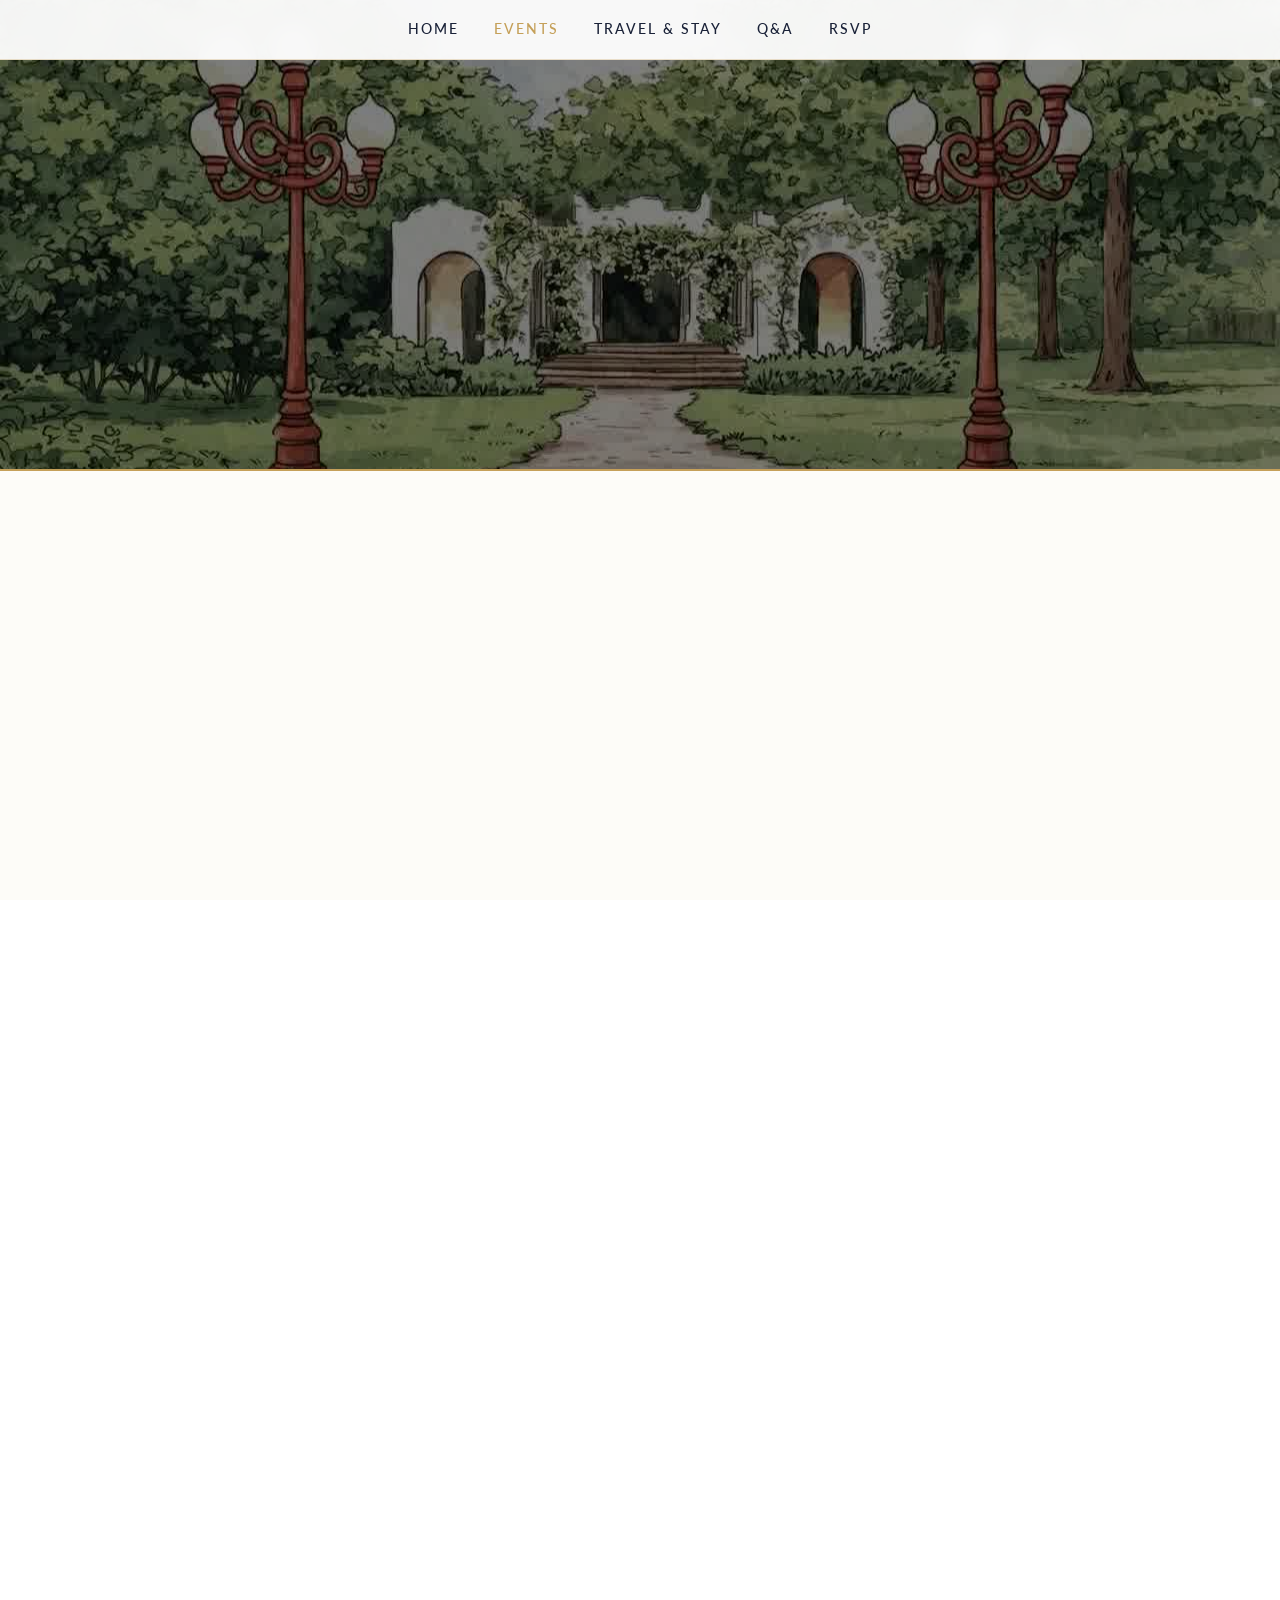
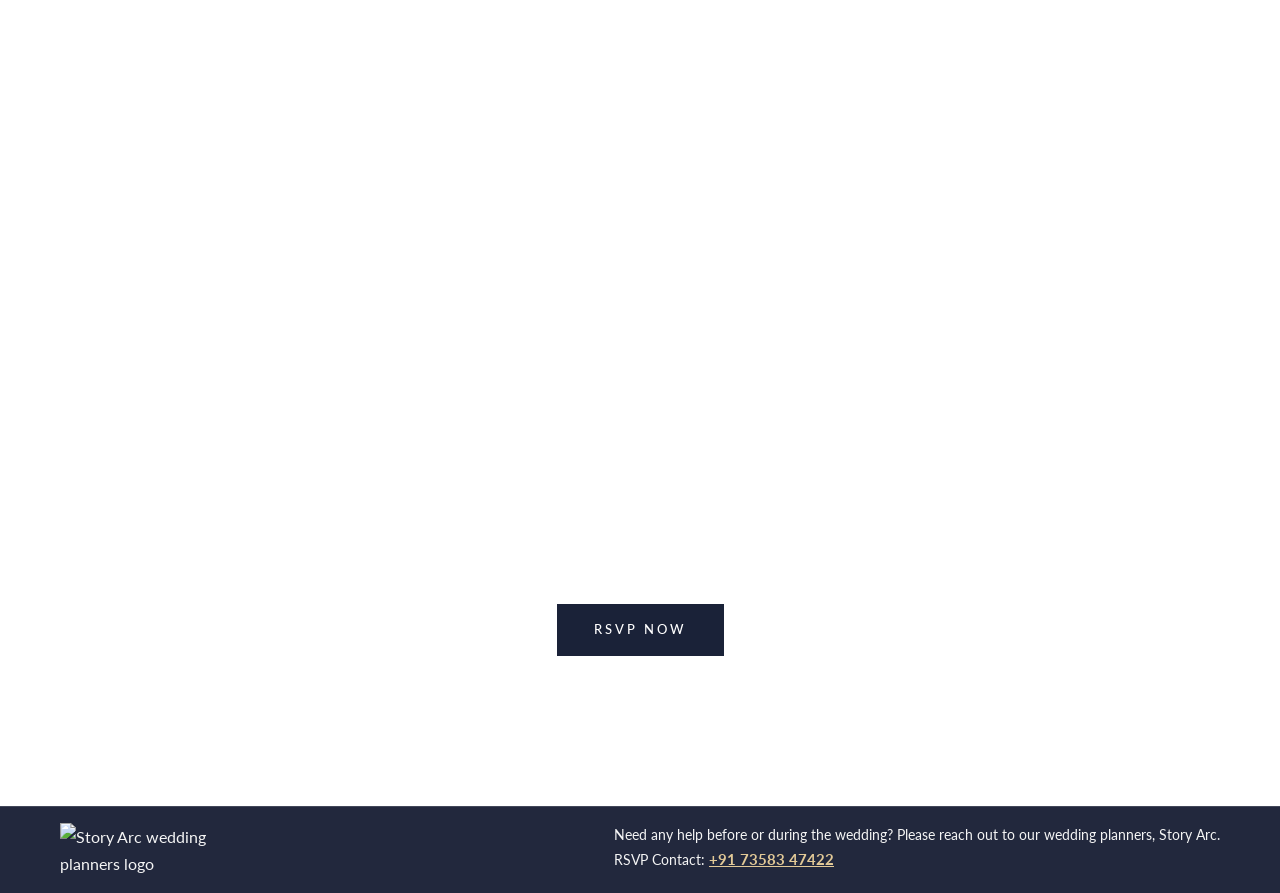
==== commit aec4a4bd: "attire added with new RSVP" ====
--- a/events.html
+++ b/events.html
@@ -59,10 +59,11 @@
                             <span class="icon">✨</span>
                             <div class="detail-text">
                                 <strong>Attire</strong>
-                                <p>TRADITIONAL INDIAN OR WESTERN CLOTHING</p>
+                                <p>Traditional Indian Or Western Clothing</p>
                                 <p>Women: Lehengas, Sarees, or Ball gowns</p>
                                 <p>Men: Kurtas, Sherwanis, Suits / Tuxedos</p>
                                 <p class="color-note">Colors: Darker shades encouraged</p>
+                                <img src="Images/Sangeet_attire.png" alt="Sangeet Attire Inspiration" class="attire-img">
                             </div>
                         </div>
                     </div>
@@ -90,6 +91,7 @@
                                 <p>Women: Sarees, Kurtas</p>
                                 <p>Men: Kurtas, Veshtis</p>
                                 <p class="color-note">Colors: White, Golds, Deep Reds, Emerald Greens, Mustard Yellows, Royal Blues welcome</p>
+                                <img src="Images/Wedding_attire.png" alt="Wedding Attire Inspiration" class="attire-img">
                             </div>
                         </div>
                     </div>
@@ -97,7 +99,6 @@
             </div>
             
             <div class="hero-actions" style="margin-top: 4rem; text-align: center;">
-                <a href="index.html" class="btn secondary-btn">Wedding Website</a>
                 <a href="rsvp.html" class="btn primary-btn">RSVP Now</a>
             </div>
         </section>
@@ -107,7 +108,7 @@
             <img src="https://thestoryarc.in/wp-content/uploads/2025/10/Story-Arc-Logo-01-6-2.png" alt="Story Arc wedding planners logo" class="planner-logo">
             <div class="footer-text">
                 <p>Need any help before or during the wedding? Please reach out to our wedding planners, Story Arc.</p>
-                <p><a href="tel:+919876543210">+91 98765 43210</a></p>
+                <p>RSVP Contact: <a href="tel:+917358347422">+91 73583 47422</a></p>
             </div>
         </div>
     </footer>
--- a/style.css
+++ b/style.css
@@ -406,6 +406,22 @@
     font-style: italic;
     color: #555;
     margin-top: 8px !important;
+}
+
+.attire-img {
+    width: 100%;
+    max-width: 300px;
+    height: auto;
+    border-radius: 12px;
+    margin-top: 15px;
+    display: block;
+    box-shadow: 0 4px 15px rgba(0, 0, 0, 0.1);
+}
+
+@media (max-width: 768px) {
+    .attire-img {
+        max-width: 100%;
+    }
 }
 
 /* Gallery Section */
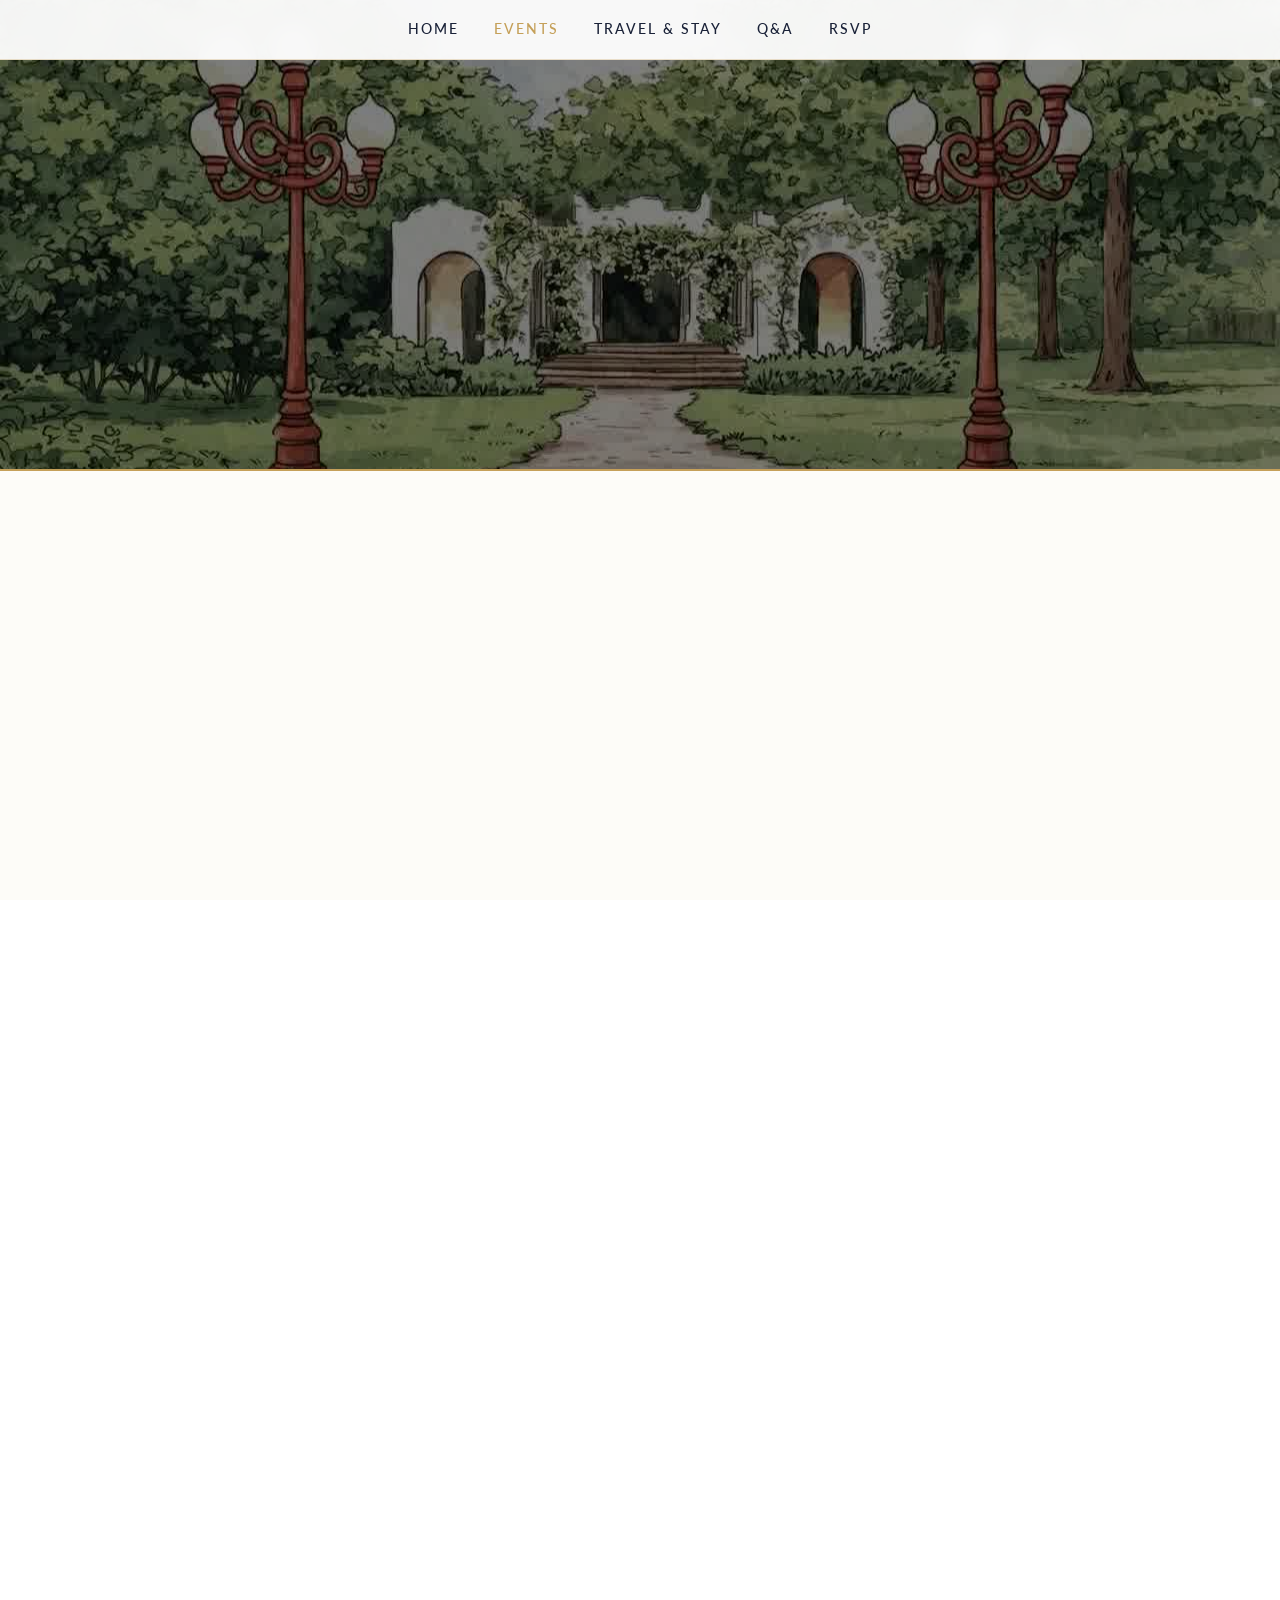
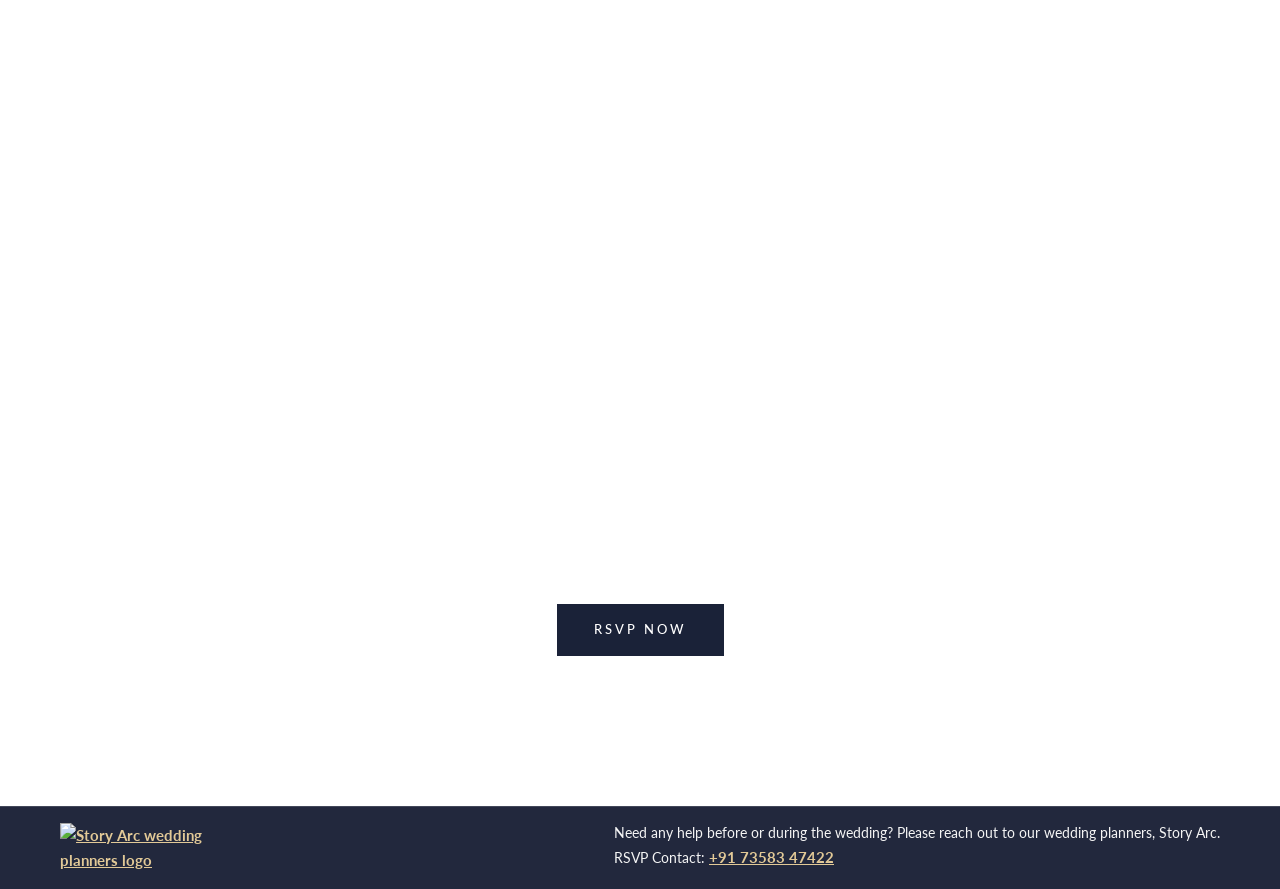
==== commit 5995643a: "Storyarc hyperlink added." ====
--- a/events.html
+++ b/events.html
@@ -105,7 +105,9 @@
     </main>
     <footer class="site-footer">
         <div class="section-padding footer-inner">
-            <img src="https://thestoryarc.in/wp-content/uploads/2025/10/Story-Arc-Logo-01-6-2.png" alt="Story Arc wedding planners logo" class="planner-logo">
+            <a href="https://thestoryarc.in/" target="_blank" rel="noopener noreferrer">
+                <img src="https://thestoryarc.in/wp-content/uploads/2025/10/Story-Arc-Logo-01-6-2.png" alt="Story Arc wedding planners logo" class="planner-logo">
+            </a>
             <div class="footer-text">
                 <p>Need any help before or during the wedding? Please reach out to our wedding planners, Story Arc.</p>
                 <p>RSVP Contact: <a href="tel:+917358347422">+91 73583 47422</a></p>
